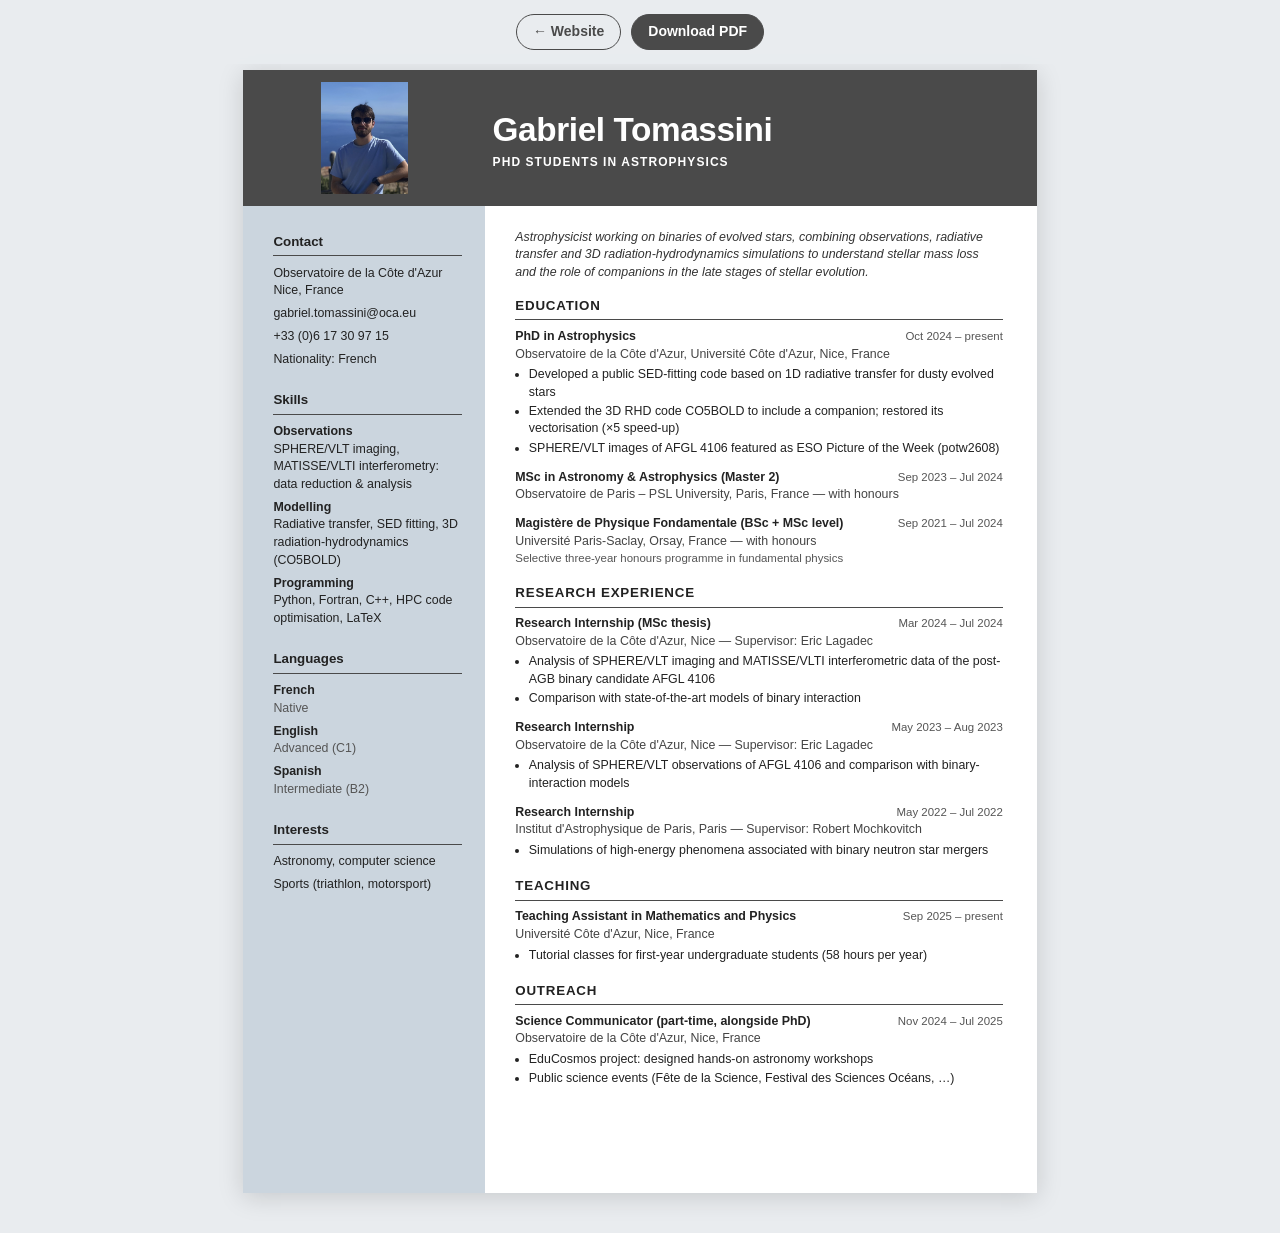
==== files/cv/index.html @ 8a8ce343 "Initial website" ====
<!doctype html>
<html lang="en">
<head>
<meta charset="utf-8">
<title>Gabriel Tomassini – CV</title>
<style>
  @page { size: A4; margin: 0; }
  * { box-sizing: border-box; }
  body {
    margin: 0;
    font-family: "Inter", sans-serif;
    font-size: 9.3pt;
    line-height: 1.42;
    color: #222;
  }
  .page {
    width: 210mm; height: 297mm;
    display: grid;
    grid-template-columns: 64mm 1fr;
    grid-template-rows: 36mm 1fr;
  }

  /* Header */
  .head-left, .head-right { background: #4a4a4a; color: #fff; }
  .head-left { display: flex; align-items: center; justify-content: center; }
  .head-left img { width: 23mm; height: 29.5mm; object-fit: cover; }
  .head-right { padding: 11mm 0 0 2mm; }
  .head-right h1 { margin: 0; font-size: 25pt; font-weight: 700; letter-spacing: -.3pt; line-height: 1.1; }
  .head-right .subtitle { margin-top: 1.5mm; font-size: 9pt; font-weight: 700; letter-spacing: .8pt; text-transform: uppercase; }

  /* Sidebar */
  .side { background: #cbd5de; padding: 7mm 6mm 6mm 8mm; }
  .side h2 {
    font-size: 10pt; font-weight: 700; margin: 0 0 2.2mm;
    padding-bottom: 1mm; border-bottom: 1.2pt solid #4a4a4a;
  }
  .side section + section { margin-top: 6mm; }
  .side ul { list-style: none; margin: 0; padding: 0; }
  .side li { margin-bottom: 1.4mm; }
  .side .lang b { display: block; }
  .side .lang span { color: #555; }
  .side .label { font-weight: 600; display: block; }
  .side .contact li { word-break: break-word; }

  /* Main */
  .main { padding: 6mm 9mm 6mm 8mm; }
  .profile { margin: 0 0 4mm; font-style: italic; color: #333; }
  .main h2 {
    font-size: 10pt; font-weight: 700; letter-spacing: .6pt; text-transform: uppercase;
    margin: 0 0 2mm; padding-bottom: 1mm; border-bottom: 1.2pt solid #4a4a4a;
  }
  .main section + section { margin-top: 4.6mm; }
  .entry { margin-bottom: 3mm; }
  .entry:last-child { margin-bottom: 0; }
  .row { display: flex; justify-content: space-between; gap: 3mm; }
  .title { font-weight: 700; }
  .date { color: #555; white-space: nowrap; font-size: 8.6pt; }
  .where { color: #444; }
  .note { color: #555; font-size: 8.6pt; }
  .entry ul { margin: .8mm 0 0; padding-left: 3.6mm; }
  .entry li { margin-bottom: .4mm; }
  @media screen {
  html { background: #e9ecef; }
  body { padding: 70px 0 40px; }
  .page { margin: 0 auto; background: #fff; box-shadow: 0 4px 24px rgba(0,0,0,.15); }
  .toolbar {
    position: fixed; top: 0; left: 0; right: 0; z-index: 10;
    display: flex; justify-content: center; gap: 10px; padding: 14px;
    background: rgba(233,236,239,.92); backdrop-filter: blur(6px);
    font-size: 14px;
  }
  .toolbar a {
    padding: 7px 16px; border-radius: 999px; text-decoration: none; font-weight: 600;
    color: #4a4a4a; border: 1px solid #4a4a4a;
  }
  .toolbar a.primary { background: #4a4a4a; color: #fff; }
}
@media screen and (max-width: 820px) {
  body { padding-top: 64px; }
  .page { zoom: calc(100vw / 210mm); }
}
@media print { .toolbar { display: none; } }
</style>
</head>
<body>
<nav class="toolbar">
  <a href="../../">← Website</a>
  <a class="primary" href="CV_Tomassini.pdf" download>Download PDF</a>
</nav>
<div class="page">

  <div class="head-left"><img src="../../assets/img/photo.jpeg" alt=""></div>
  <div class="head-right">
    <h1>Gabriel Tomassini</h1>
    <div class="subtitle">PhD Students in Astrophysics</div>
  </div>

  <aside class="side">
    <section>
      <h2>Contact</h2>
      <ul class="contact">
        <li>Observatoire de la Côte d'Azur<br>Nice, France</li>
        <li>gabriel.tomassini@oca.eu</li>
        <li>+33 (0)6 17 30 97 15</li>
        <li>Nationality: French</li>
      </ul>
    </section>

    <section>
      <h2>Skills</h2>
      <ul>
        <li><span class="label">Observations</span>SPHERE/VLT imaging, MATISSE/VLTI interferometry: data reduction &amp; analysis</li>
        <li><span class="label">Modelling</span>Radiative transfer, SED fitting, 3D radiation-hydrodynamics (CO5BOLD)</li>
        <li><span class="label">Programming</span>Python, Fortran, C++, HPC code optimisation, LaTeX</li>
      </ul>
    </section>

    <section>
      <h2>Languages</h2>
      <ul class="lang">
        <li><b>French</b><span>Native</span></li>
        <li><b>English</b><span>Advanced (C1)</span></li>
        <li><b>Spanish</b><span>Intermediate (B2)</span></li>
      </ul>
    </section>

    <section>
      <h2>Interests</h2>
      <ul>
        <li>Astronomy, computer science</li>
        <li>Sports (triathlon, motorsport)</li>
      </ul>
    </section>
  </aside>

  <main class="main">
    <p class="profile">Astrophysicist working on binaries of evolved stars, combining observations, radiative transfer and 3D radiation-hydrodynamics simulations to understand stellar mass loss and the role of companions in the late stages of stellar evolution.</p>

    <section>
      <h2>Education</h2>
      <div class="entry">
        <div class="row"><span class="title">PhD in Astrophysics</span><span class="date">Oct 2024 – present</span></div>
        <div class="where">Observatoire de la Côte d'Azur, Université Côte d'Azur, Nice, France</div>
        <ul>
          <li>Developed a public SED-fitting code based on 1D radiative transfer for dusty evolved stars</li>
          <li>Extended the 3D RHD code CO5BOLD to include a companion; restored its vectorisation (×5 speed-up)</li>
          <li>SPHERE/VLT images of AFGL&nbsp;4106 featured as ESO Picture of the Week (potw2608)</li>
        </ul>
      </div>
      <div class="entry">
        <div class="row"><span class="title">MSc in Astronomy &amp; Astrophysics (Master 2)</span><span class="date">Sep 2023 – Jul 2024</span></div>
        <div class="where">Observatoire de Paris – PSL University, Paris, France — with honours</div>
      </div>
      <div class="entry">
        <div class="row"><span class="title">Magistère de Physique Fondamentale (BSc + MSc level)</span><span class="date">Sep 2021 – Jul 2024</span></div>
        <div class="where">Université Paris-Saclay, Orsay, France — with honours</div>
        <div class="note">Selective three-year honours programme in fundamental physics</div>
      </div>
    </section>

    <section>
      <h2>Research experience</h2>
      <div class="entry">
        <div class="row"><span class="title">Research Internship (MSc thesis)</span><span class="date">Mar 2024 – Jul 2024</span></div>
        <div class="where">Observatoire de la Côte d'Azur, Nice — Supervisor: Eric Lagadec</div>
        <ul>
          <li>Analysis of SPHERE/VLT imaging and MATISSE/VLTI interferometric data of the post-AGB binary candidate AFGL&nbsp;4106</li>
          <li>Comparison with state-of-the-art models of binary interaction</li>
        </ul>
      </div>
      <div class="entry">
        <div class="row"><span class="title">Research Internship</span><span class="date">May 2023 – Aug 2023</span></div>
        <div class="where">Observatoire de la Côte d'Azur, Nice — Supervisor: Eric Lagadec</div>
        <ul>
          <li>Analysis of SPHERE/VLT observations of AFGL&nbsp;4106 and comparison with binary-interaction models</li>
        </ul>
      </div>
      <div class="entry">
        <div class="row"><span class="title">Research Internship</span><span class="date">May 2022 – Jul 2022</span></div>
        <div class="where">Institut d'Astrophysique de Paris, Paris — Supervisor: Robert Mochkovitch</div>
        <ul>
          <li>Simulations of high-energy phenomena associated with binary neutron star mergers</li>
        </ul>
      </div>
    </section>

    <section>
      <h2>Teaching</h2>
      <div class="entry">
        <div class="row"><span class="title">Teaching Assistant in Mathematics and Physics</span><span class="date">Sep 2025 – present</span></div>
        <div class="where">Université Côte d'Azur, Nice, France</div>
        <ul>
          <li>Tutorial classes for first-year undergraduate students (58 hours per year)</li>
        </ul>
      </div>
    </section>

    <section>
      <h2>Outreach</h2>
      <div class="entry">
        <div class="row"><span class="title">Science Communicator (part-time, alongside PhD)</span><span class="date">Nov 2024 – Jul 2025</span></div>
        <div class="where">Observatoire de la Côte d'Azur, Nice, France</div>
        <ul>
          <li>EduCosmos project: designed hands-on astronomy workshops</li>
          <li>Public science events (Fête de la Science, Festival des Sciences Océans, …)</li>
        </ul>
      </div>
    </section>
  </main>

</div>
</body>
</html>
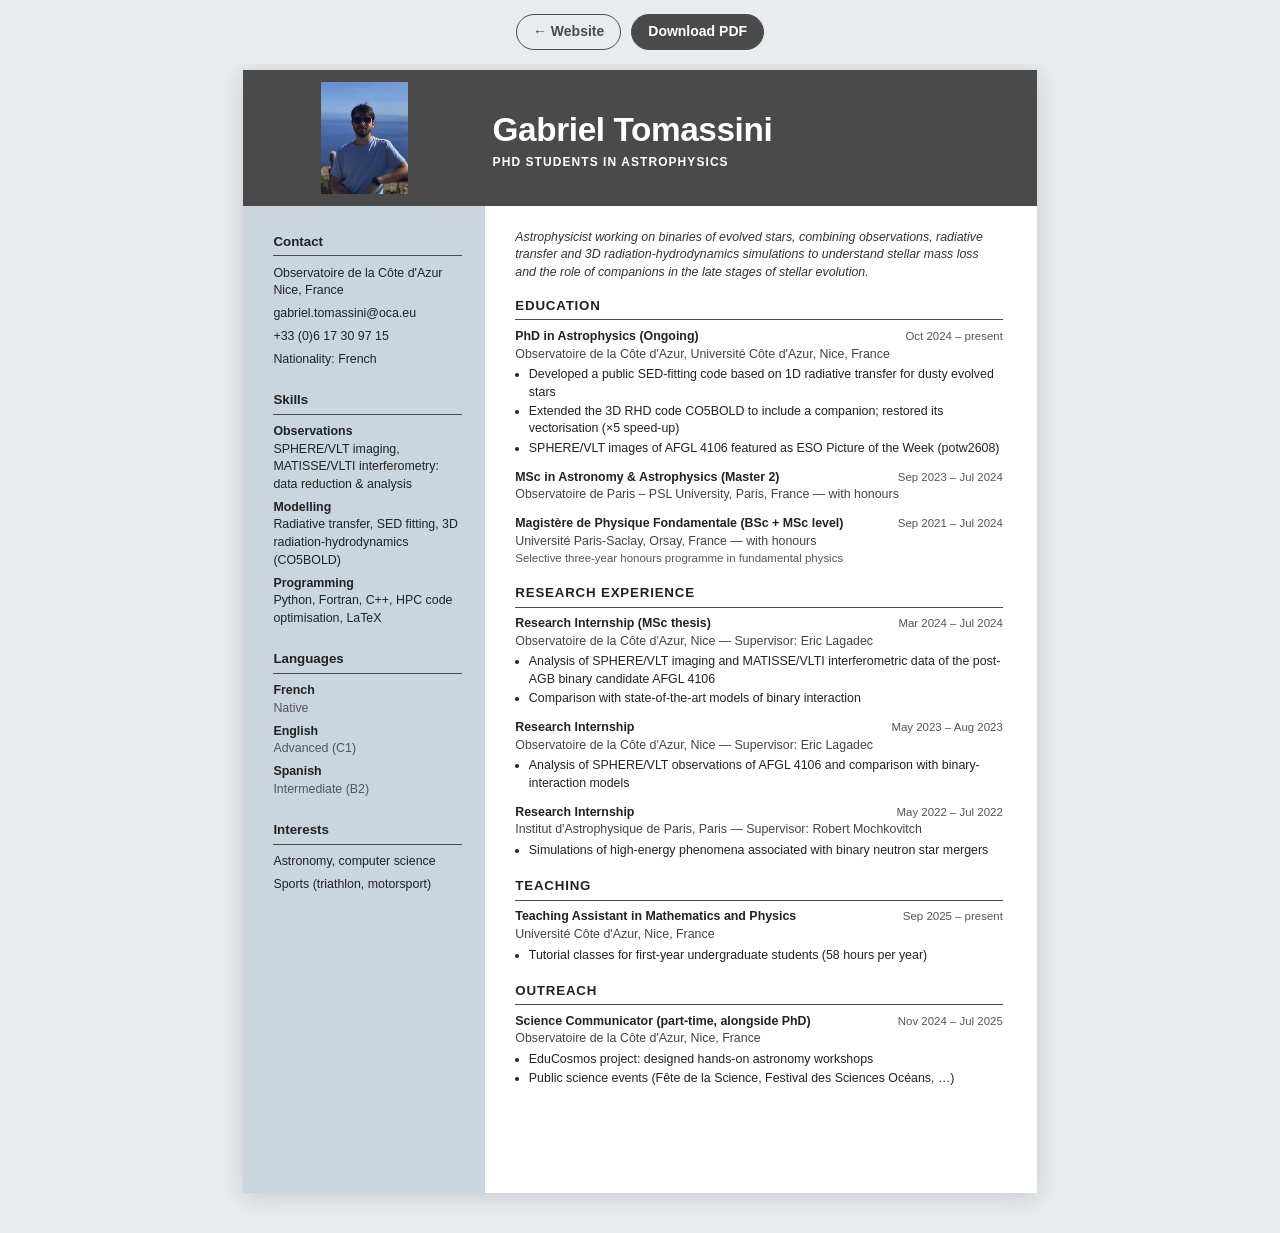
==== commit 54bf7ad1: "modification in the CV" ====
--- a/files/cv/index.html
+++ b/files/cv/index.html
@@ -139,7 +139,7 @@
     <section>
       <h2>Education</h2>
       <div class="entry">
-        <div class="row"><span class="title">PhD in Astrophysics</span><span class="date">Oct 2024 – present</span></div>
+        <div class="row"><span class="title">PhD in Astrophysics (Ongoing)</span><span class="date">Oct 2024 – present</span></div>
         <div class="where">Observatoire de la Côte d'Azur, Université Côte d'Azur, Nice, France</div>
         <ul>
           <li>Developed a public SED-fitting code based on 1D radiative transfer for dusty evolved stars</li>
